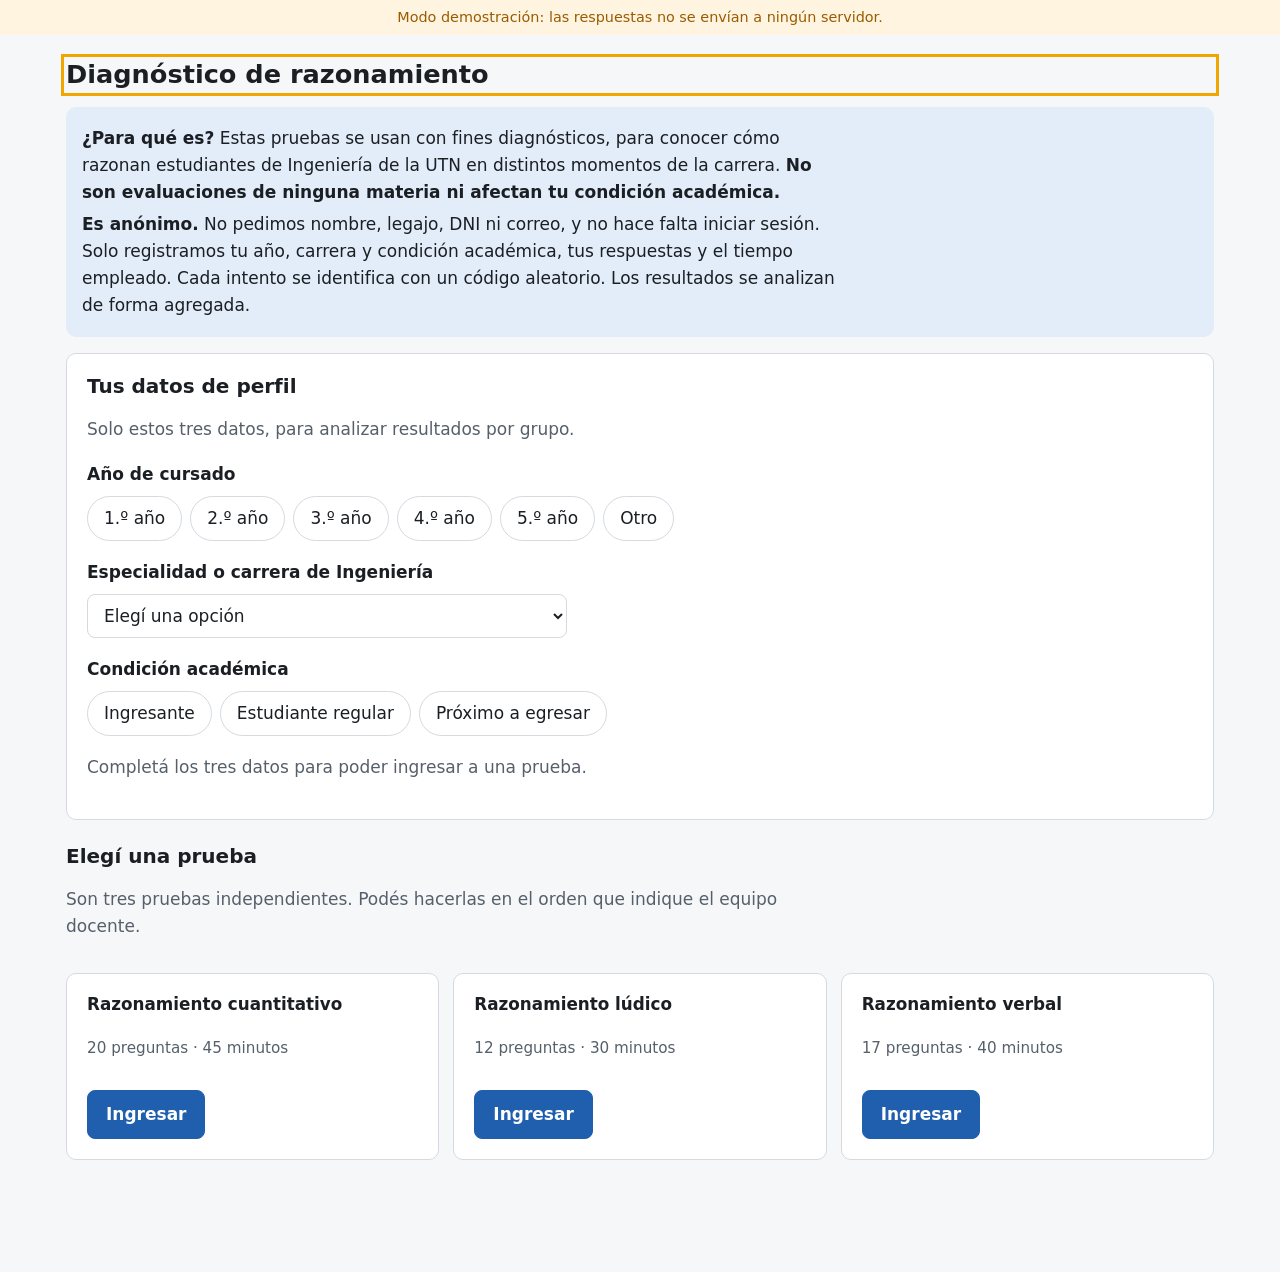
==== index.html @ e18919e6 "App de diagnóstico de razonamiento (ADM Test C) para Ingeniería UTN - App del estudiante (web/): per" ====
<!doctype html>
<html lang="es-AR">
<head>
  <meta charset="utf-8">
  <meta name="viewport" content="width=device-width, initial-scale=1">
  <!-- URL del despliegue de Apps Script, solo si la app se aloja fuera de Apps Script.
       Vacío + abierto localmente = modo demostración (no envía nada). -->
  <meta name="adm-endpoint" content="">
  <title>Diagnóstico de razonamiento · UTN</title>
  <link rel="stylesheet" href="styles.css">
</head>
<body>
  <a class="skip-link" href="#app">Saltar al contenido</a>
  <div id="demo-banner" class="demo-banner" hidden>
    Modo demostración: las respuestas no se envían a ningún servidor.
  </div>
  <main id="app" tabindex="-1">
    <p class="loading">Cargando…</p>
    <noscript>Esta aplicación necesita JavaScript habilitado.</noscript>
  </main>
  <div id="sr-live" class="sr-only" aria-live="polite" aria-atomic="true"></div>
  <div id="sr-alert" class="sr-only" role="alert" aria-atomic="true"></div>

  <dialog id="dlg" aria-labelledby="dlg-title" aria-describedby="dlg-body">
    <h2 id="dlg-title"></h2>
    <div id="dlg-body"></div>
    <div class="dlg-actions" id="dlg-actions"></div>
  </dialog>

  <script src="items.js"></script>
  <script src="app.js"></script>
</body>
</html>
---- styles.css ----
:root {
  --bg: #f6f7f9;
  --surface: #ffffff;
  --surface-2: #eef1f5;
  --text: #1b1f24;
  --muted: #56606b;
  --border: #d5dae1;
  --accent: #1f5fae;
  --accent-contrast: #ffffff;
  --accent-soft: #e3edf9;
  --ok: #1d7a46;
  --warn: #9a5b00;
  --warn-soft: #fff4e0;
  --danger: #b3261e;
  --danger-soft: #fdecea;
  --focus: #f0a500;
  --radius: 10px;
  --read-width: 70ch;
  color-scheme: light;
}
@media (prefers-color-scheme: dark) {
  :root {
    --bg: #111418;
    --surface: #1a1f25;
    --surface-2: #232a32;
    --text: #e7eaee;
    --muted: #a3adb8;
    --border: #36404b;
    --accent: #7fb0f0;
    --accent-contrast: #0c1726;
    --accent-soft: #1d2d42;
    --ok: #6fd39b;
    --warn: #f3b760;
    --warn-soft: #3a2b12;
    --danger: #ff8a80;
    --danger-soft: #3d1c1a;
    color-scheme: dark;
  }
}

* { box-sizing: border-box; }
html { -webkit-text-size-adjust: 100%; }
body {
  margin: 0;
  background: var(--bg);
  color: var(--text);
  font: 17px/1.6 system-ui, -apple-system, "Segoe UI", Roboto, "Helvetica Neue", Arial, sans-serif;
}
main { max-width: 1180px; margin: 0 auto; padding: 16px 16px 96px; outline: none; }
h1, h2, h3 { line-height: 1.25; }
h1 { font-size: 1.6rem; margin: .5rem 0 1rem; }
h2 { font-size: 1.25rem; margin: 1.5rem 0 .75rem; }
h3 { font-size: 1.05rem; margin: 1rem 0 .5rem; }
p, li { max-width: var(--read-width); }
a { color: var(--accent); }
.muted { color: var(--muted); }
.loading { color: var(--muted); }

:focus-visible { outline: 3px solid var(--focus); outline-offset: 2px; }

.sr-only {
  position: absolute !important; width: 1px; height: 1px; padding: 0; margin: -1px;
  overflow: hidden; clip: rect(0 0 0 0); white-space: nowrap; border: 0;
}
.skip-link { position: absolute; left: 8px; top: -48px; background: var(--surface); padding: 8px 12px; z-index: 50; border-radius: 6px; }
.skip-link:focus { top: 8px; }
.demo-banner { background: var(--warn-soft); color: var(--warn); text-align: center; padding: 6px 12px; font-size: .9rem; }

/* ---------- Tarjetas y formularios ---------- */
.card {
  background: var(--surface); border: 1px solid var(--border); border-radius: var(--radius);
  padding: 20px; margin: 16px 0;
}
.notice { background: var(--accent-soft); border-radius: var(--radius); padding: 14px 16px; margin: 16px 0; }
.notice.warn { background: var(--warn-soft); color: var(--text); border-left: 4px solid var(--warn); }
.notice.danger { background: var(--danger-soft); border-left: 4px solid var(--danger); }
.notice p { margin: .25rem 0; }

fieldset { border: 0; padding: 0; margin: 0 0 18px; min-width: 0; }
legend { font-weight: 600; margin-bottom: 8px; padding: 0; }
.choice-row { display: flex; flex-wrap: wrap; gap: 8px; }
.chip { position: relative; }
.chip input { position: absolute; opacity: 0; inset: 0; margin: 0; cursor: pointer; }
.chip span {
  display: inline-block; padding: 8px 16px; border: 1px solid var(--border); border-radius: 999px;
  background: var(--surface); cursor: pointer; user-select: none;
}
.chip input:checked + span { background: var(--accent); color: var(--accent-contrast); border-color: var(--accent); }
.chip input:focus-visible + span { outline: 3px solid var(--focus); outline-offset: 2px; }
select {
  font: inherit; color: var(--text); background: var(--surface); border: 1px solid var(--border);
  border-radius: 8px; padding: 10px 12px; width: 100%; max-width: 480px;
}

.btn {
  font: inherit; font-weight: 600; cursor: pointer; border-radius: 8px; padding: 10px 18px;
  border: 1px solid var(--accent); background: var(--accent); color: var(--accent-contrast);
  min-height: 44px; display: inline-flex; align-items: center; gap: 6px; text-decoration: none;
}
.btn.secondary { background: transparent; color: var(--accent); }
.btn.ghost { background: transparent; border-color: transparent; color: var(--accent); padding-inline: 8px; }
.btn.danger { background: var(--danger); border-color: var(--danger); color: #fff; }
.btn[disabled] { opacity: .5; cursor: not-allowed; }
.actions { display: flex; flex-wrap: wrap; gap: 10px; margin-top: 16px; align-items: center; }

.tests { display: grid; gap: 14px; grid-template-columns: repeat(auto-fit, minmax(260px, 1fr)); }
.test-card { display: flex; flex-direction: column; gap: 6px; }
.test-card h3 { margin: 0; }
.test-card .meta { color: var(--muted); font-size: .95rem; }
.test-card .actions { margin-top: auto; padding-top: 8px; }
.badge { display: inline-block; font-size: .8rem; padding: 2px 8px; border-radius: 999px; background: var(--surface-2); color: var(--muted); }
.badge.warn { background: var(--warn-soft); color: var(--warn); }

dl.facts { display: grid; grid-template-columns: max-content 1fr; gap: 4px 16px; margin: 0; }
dl.facts dt { color: var(--muted); }
dl.facts dd { margin: 0; font-weight: 600; }

/* ---------- Barra de la prueba ---------- */
.test-bar {
  position: sticky; top: 0; z-index: 10; background: var(--surface); border-bottom: 1px solid var(--border);
  margin: -16px -16px 16px; padding: 10px 16px; display: flex; flex-wrap: wrap; gap: 8px 16px; align-items: center;
}
.test-bar .title { font-weight: 700; margin-right: auto; }
.timer {
  font-variant-numeric: tabular-nums; font-weight: 700; font-size: 1.15rem; padding: 4px 12px;
  border-radius: 8px; background: var(--surface-2);
}
.timer.warn { background: var(--warn-soft); color: var(--warn); }
.timer.danger { background: var(--danger-soft); color: var(--danger); }
.progress { color: var(--muted); font-size: .95rem; }

/* ---------- Layout pregunta + material ---------- */
.test-layout { display: grid; gap: 20px; }
.test-layout.with-material { grid-template-columns: minmax(0, 1fr); }
@media (min-width: 960px) {
  .test-layout.with-material { grid-template-columns: minmax(0, 1fr) minmax(0, 1.1fr); align-items: start; }
  .material { position: sticky; top: 76px; max-height: calc(100vh - 96px); overflow: auto; }
  .material-toggle { display: none !important; }
  .material .material-body[hidden] { display: block !important; }
}
.material {
  background: var(--surface); border: 1px solid var(--border); border-radius: var(--radius); padding: 16px 20px;
}
.material h2 { margin: 0 0 .5rem; font-size: 1.05rem; }
.material-head { display: flex; justify-content: space-between; align-items: center; gap: 8px; }
.material-body { font-size: 1rem; line-height: 1.7; }
.material-body p { text-indent: 0; }
.material-body strong { background: var(--accent-soft); padding: 0 2px; border-radius: 3px; }
ul.rules { padding-left: 1.2em; }
ul.rules li { margin: .3rem 0; }
@media (max-width: 959px) {
  .material-body { max-height: 55vh; overflow: auto; }
}

.question { background: var(--surface); border: 1px solid var(--border); border-radius: var(--radius); padding: 20px; }
.part-head { font-size: .95rem; margin-bottom: 12px; }
.part-head summary { cursor: pointer; font-weight: 600; color: var(--accent); }
.part-head .consigna { color: var(--muted); margin: .5rem 0 0; }
.q-number { font-size: 1.1rem; font-weight: 700; margin: 0 0 10px; }
.stem { margin-bottom: 16px; }
.stem p { margin: .5rem 0; }
.common { text-align: center; margin: 8px 0 14px; }
table.quantities { width: 100%; border-collapse: collapse; margin: 6px 0 18px; table-layout: fixed; }
table.quantities th, table.quantities td { border: 1px solid var(--border); padding: 10px 12px; text-align: center; vertical-align: middle; }
table.quantities th { background: var(--surface-2); }
blockquote.stimulus { margin: 0 0 14px; padding: 10px 16px; border-left: 4px solid var(--accent); background: var(--surface-2); border-radius: 0 8px 8px 0; }
blockquote.stimulus p { margin: .4rem 0; }
ol.roman { list-style: upper-roman; padding-left: 2.4em; }
ol.roman li { margin: .3rem 0; }

.options { display: grid; gap: 8px; }
.option {
  display: grid; grid-template-columns: auto auto 1fr; gap: 10px; align-items: center;
  border: 1px solid var(--border); border-radius: 8px; padding: 10px 14px; cursor: pointer; background: var(--surface);
}
.option:hover { border-color: var(--accent); }
.option input { width: 20px; height: 20px; margin: 0; accent-color: var(--accent); }
.option .letter { font-weight: 700; min-width: 1.4em; }
.option:has(input:checked) { border-color: var(--accent); background: var(--accent-soft); box-shadow: inset 0 0 0 1px var(--accent); }
.q-nav { display: grid; grid-template-columns: auto 1fr auto; gap: 10px; align-items: center; margin-top: 18px; }
.q-nav [data-accion=limpiar] { justify-self: center; }
@media (max-width: 480px) {
  .q-nav { grid-template-columns: 1fr 1fr; }
  .q-nav [data-accion=sig] { grid-column: 2; grid-row: 1; justify-content: center; }
  .q-nav [data-accion=ant] { justify-content: center; }
  .q-nav [data-accion=limpiar] { grid-column: 1 / -1; }
}

.grid-nav { margin-top: 20px; }
.grid-nav ol { list-style: none; padding: 0; margin: 0; display: flex; flex-wrap: wrap; gap: 6px; }
.grid-nav button {
  font: inherit; min-width: 44px; min-height: 44px; border-radius: 8px; cursor: pointer;
  border: 1px solid var(--border); background: var(--surface); color: var(--text);
}
.grid-nav button.answered { background: var(--accent-soft); border-color: var(--accent); }
.grid-nav button[aria-current="step"] { outline: 2px solid var(--accent); outline-offset: 1px; font-weight: 700; }
.legend-keys { display: flex; gap: 14px; font-size: .85rem; color: var(--muted); margin-top: 8px; flex-wrap: wrap; }
.legend-keys span::before { content: ""; display: inline-block; width: 12px; height: 12px; border-radius: 3px; margin-right: 6px; vertical-align: -1px; border: 1px solid var(--border); }
.legend-keys .k-ans::before { background: var(--accent-soft); border-color: var(--accent); }

/* ---------- Revisión ---------- */
table.review { width: 100%; border-collapse: collapse; }
table.review th, table.review td { text-align: left; padding: 8px 10px; border-bottom: 1px solid var(--border); }
table.review td.missing { color: var(--warn); font-weight: 600; }
.review-wrap { overflow-x: auto; }

/* ---------- Matemática ---------- */
.math { font-family: "Cambria Math", "STIX Two Math", "Times New Roman", serif; font-size: 1.12em; white-space: nowrap; }
.math i { font-style: italic; }
.math sup { font-size: .7em; line-height: 0; }
.math-block { text-align: left; }
.math-frac { display: inline-flex; flex-direction: column; vertical-align: middle; text-align: center; margin: 0 .15em; line-height: 1.2; }
.math-frac .num { border-bottom: 1px solid currentColor; padding: 0 .2em; }
.math-frac .den { padding: 0 .2em; }
.math-root { white-space: nowrap; }
.math-root .idx { font-size: .6em; margin-right: -.45em; vertical-align: .9em; line-height: 0; }
.math-root .rad { font-size: 1.1em; }
.math-root .radicand { border-top: 1px solid currentColor; padding: 0 .1em; }

/* ---------- Diálogo ---------- */
dialog {
  border: 1px solid var(--border); border-radius: var(--radius); background: var(--surface); color: var(--text);
  max-width: min(560px, calc(100vw - 32px)); padding: 20px 22px;
}
dialog::backdrop { background: rgba(0, 0, 0, .45); }
dialog h2 { margin-top: 0; }
.dlg-actions { display: flex; flex-wrap: wrap; gap: 10px; justify-content: flex-end; margin-top: 18px; }

@media (max-width: 600px) {
  body { font-size: 16.5px; }
  .card, .question { padding: 16px; }
  .test-bar .title { flex-basis: 100%; }
  table.quantities th, table.quantities td { padding: 8px 6px; }
}
@media (prefers-reduced-motion: reduce) { * { scroll-behavior: auto !important; } }

/* ---------- Código de acceso y resultado ---------- */
.code-input {
  font: inherit; font-size: 1.3rem; letter-spacing: .15em; text-transform: uppercase;
  color: var(--text); background: var(--surface); border: 1px solid var(--border); border-radius: 8px;
  padding: 10px 14px; width: 100%; max-width: 280px;
}
.code-input[aria-invalid="true"] { border-color: var(--danger); }
.form-error { color: var(--danger); font-weight: 600; min-height: 1.6em; margin: .5rem 0 0; }
.result-pct { margin: .25rem 0 .75rem; }
.result-pct .big { display: block; font-size: 2.6rem; font-weight: 800; line-height: 1.1; color: var(--accent); }
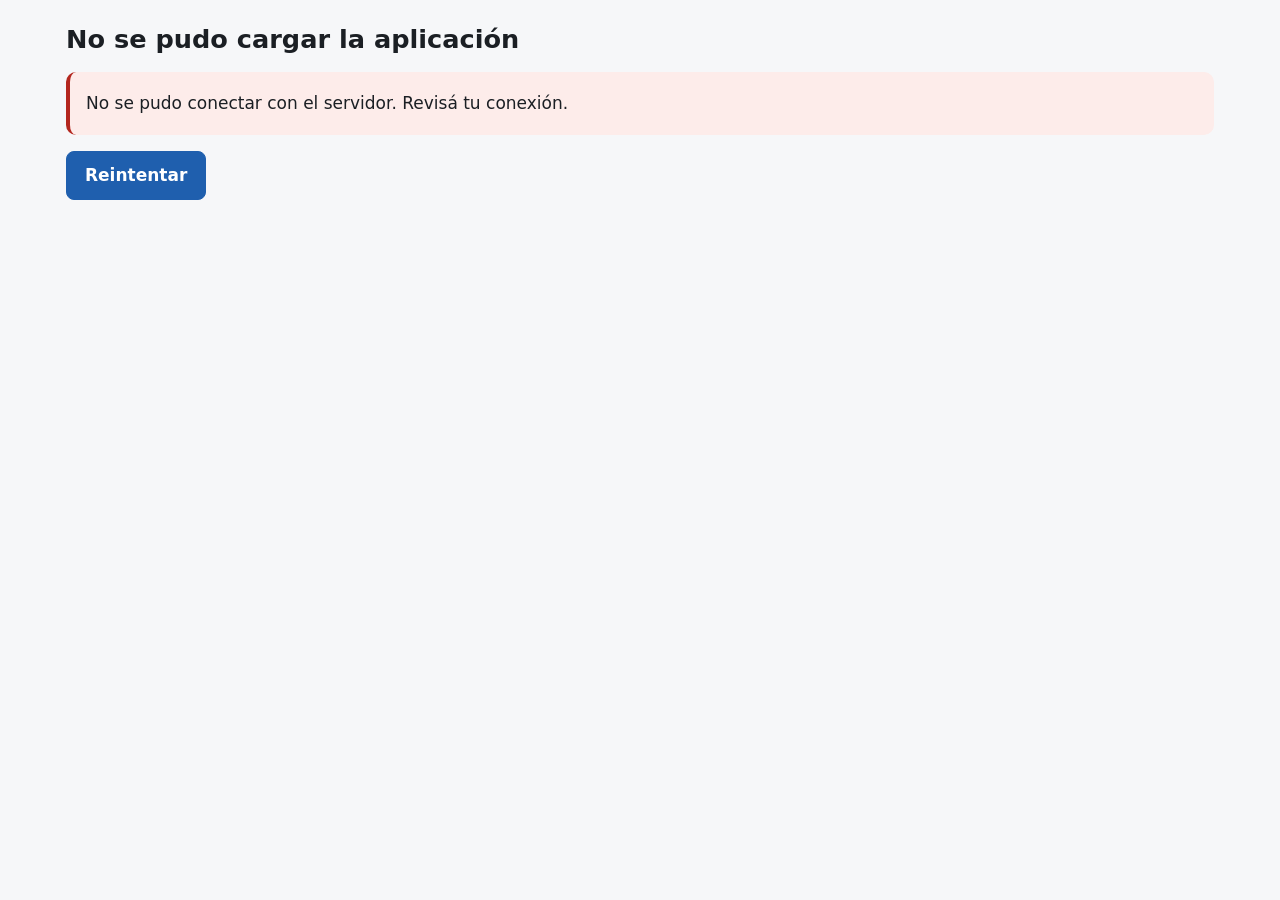
==== commit 487f5816: "Conectar la app de GitHub Pages al web app de Apps Script Co-Authored-By: Claude Opus 5.5 <noreply@a" ====
--- a/index.html
+++ b/index.html
@@ -3,9 +3,9 @@
 <head>
   <meta charset="utf-8">
   <meta name="viewport" content="width=device-width, initial-scale=1">
-  <!-- URL del despliegue de Apps Script, solo si la app se aloja fuera de Apps Script.
-       Vacío + abierto localmente = modo demostración (no envía nada). -->
-  <meta name="adm-endpoint" content="">
+  <!-- URL del web app de Apps Script (/exec). Vacío = modo demostración (no envía nada).
+       Al empaquetar para Apps Script (tools/build.mjs) se vacía: allí se usa google.script.run. -->
+  <meta name="adm-endpoint" content="https://script.google.com/macros/s/AKfycbxphro7fCM4X6hc3OILZ6rqdETnppSdbJthvHeFShtG07scTrv3sZAgCCoYEf8JAbkT/exec">
   <title>Diagnóstico de razonamiento · UTN</title>
   <link rel="stylesheet" href="styles.css">
 </head>
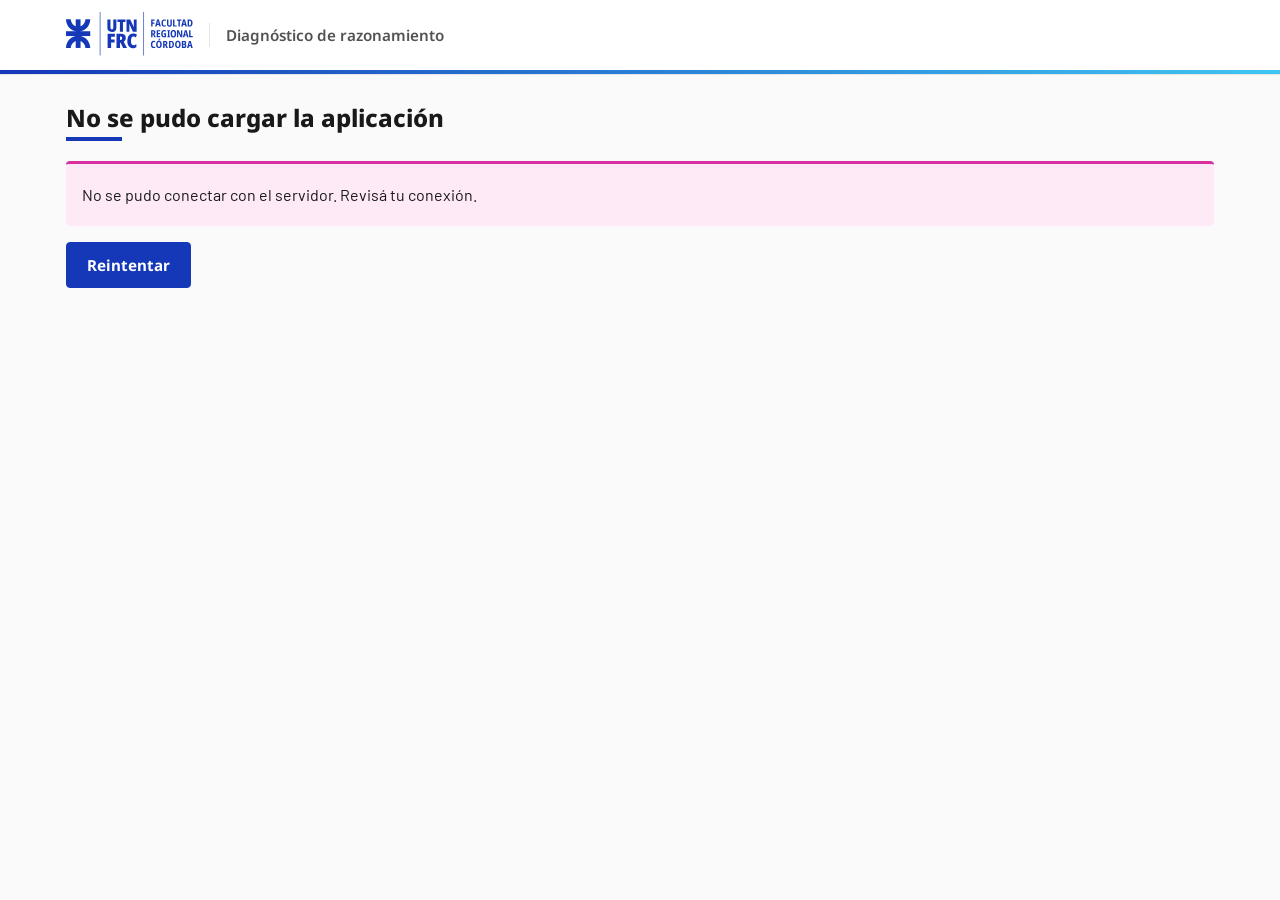
==== commit a2264c07: "Adaptar la interfaz a la identidad visual UTN FRC - Logo oficial (versiones extendida y reducida, az" ====
--- a/index.html
+++ b/index.html
@@ -6,11 +6,30 @@
   <!-- URL del web app de Apps Script (/exec). Vacío = modo demostración (no envía nada).
        Al empaquetar para Apps Script (tools/build.mjs) se vacía: allí se usa google.script.run. -->
   <meta name="adm-endpoint" content="https://script.google.com/macros/s/AKfycbxphro7fCM4X6hc3OILZ6rqdETnppSdbJthvHeFShtG07scTrv3sZAgCCoYEf8JAbkT/exec">
-  <title>Diagnóstico de razonamiento · UTN</title>
+  <title>Diagnóstico de razonamiento · UTN FRC</title>
+  <link rel="preconnect" href="https://fonts.googleapis.com">
+  <link rel="preconnect" href="https://fonts.gstatic.com" crossorigin>
+  <link rel="stylesheet" href="https://fonts.googleapis.com/css2?family=Barlow:ital,wght@0,400;0,500;0,600;0,700;1,400&family=JetBrains+Mono:wght@500;700&family=Noto+Sans:wght@600;700;800&display=swap">
   <link rel="stylesheet" href="styles.css">
 </head>
 <body>
   <a class="skip-link" href="#app">Saltar al contenido</a>
+  <header class="site-header">
+    <div class="site-header-inner">
+      <span class="brand">
+        <picture class="logo-extendido">
+          <source srcset="assets/logo-utn-frc-blanco.svg" media="(prefers-color-scheme: dark)">
+          <img src="assets/logo-utn-frc.svg" alt="UTN · Facultad Regional Córdoba" width="127" height="46">
+        </picture>
+        <picture class="logo-reducido">
+          <source srcset="assets/logo-utn-frc-reducido-blanco.svg" media="(prefers-color-scheme: dark)">
+          <img src="assets/logo-utn-frc-reducido.svg" alt="UTN · Facultad Regional Córdoba" width="59" height="38">
+        </picture>
+      </span>
+      <span class="site-title">Diagnóstico de razonamiento</span>
+    </div>
+    <div class="brand-gradient" aria-hidden="true"></div>
+  </header>
   <div id="demo-banner" class="demo-banner" hidden>
     Modo demostración: las respuestas no se envían a ningún servidor.
   </div>
--- a/styles.css
+++ b/styles.css
@@ -1,39 +1,77 @@
+/*
+ * Estilos alineados al Manual de Identidad Visual UTN FRC (versión reducida, mayo 2026).
+ * Paleta: Azul UTN FRC #1538B8 (oscuro #0B2986, claro #D9E5F4), Celeste Asento #40C5F2
+ * (oscuro #0A3F60, claro #E2F6F9), neutros #191919 / #E5E5E5 / #FAFAFA y complementarios
+ * Naranja Energía #FF8E2C, Magenta Visión #D830A0, Verde Vital #6FA958.
+ * Tipografías: Barlow (textos), Noto Sans (títulos y textos cortos destacados),
+ * JetBrains Mono (información tabulada: temporizador y códigos).
+ * Los valores marcados "derivado" no están en el manual: se eligieron para cumplir contraste AA.
+ */
 :root {
-  --bg: #f6f7f9;
-  --surface: #ffffff;
-  --surface-2: #eef1f5;
-  --text: #1b1f24;
-  --muted: #56606b;
-  --border: #d5dae1;
-  --accent: #1f5fae;
-  --accent-contrast: #ffffff;
-  --accent-soft: #e3edf9;
-  --ok: #1d7a46;
-  --warn: #9a5b00;
-  --warn-soft: #fff4e0;
-  --danger: #b3261e;
-  --danger-soft: #fdecea;
-  --focus: #f0a500;
-  --radius: 10px;
-  --read-width: 70ch;
+  --utn-azul: #1538B8;
+  --utn-azul-oscuro: #0B2986;
+  --utn-azul-claro: #D9E5F4;
+  --utn-celeste: #40C5F2;
+  --utn-celeste-oscuro: #0A3F60;
+  --utn-celeste-claro: #E2F6F9;
+  --utn-negro: #191919;
+  --utn-gris: #E5E5E5;
+  --utn-gris-claro: #FAFAFA;
+  --utn-naranja: #FF8E2C;
+  --utn-magenta: #D830A0;
+
+  --bg: var(--utn-gris-claro);
+  --surface: #FFFFFF;
+  --surface-2: var(--utn-azul-claro);
+  --text: var(--utn-negro);
+  --muted: #525252;              /* derivado: gris de texto secundario, 7.5:1 */
+  --border: var(--utn-gris);     /* líneas y bordes (manual) */
+  --border-control: #6D7FCB;     /* derivado del azul: bordes de controles, 3.8:1 */
+  --accent: var(--utn-azul);
+  --accent-strong: var(--utn-azul-oscuro);
+  --accent-contrast: #FFFFFF;
+  --accent-soft: var(--utn-azul-claro);
+  --info-soft: var(--utn-celeste-claro);
+  --info-ink: var(--utn-celeste-oscuro);
+  --warn: var(--utn-naranja);
+  --warn-soft: #FFF1E3;          /* derivado del naranja */
+  --warn-ink: var(--utn-negro);
+  --danger: #9B1E72;             /* derivado del magenta para texto, 7.4:1 */
+  --danger-soft: #FDEAF6;        /* derivado del magenta */
+  --danger-line: var(--utn-magenta);
+  --focus: var(--utn-azul-oscuro);
+  --header-bg: #FFFFFF;
+  --gradient: linear-gradient(90deg, var(--utn-azul) 0%, var(--utn-celeste) 100%);
+
+  --font-text: "Barlow", system-ui, -apple-system, "Segoe UI", Roboto, Arial, sans-serif;
+  --font-title: "Noto Sans", "Barlow", system-ui, sans-serif;
+  --font-mono: "JetBrains Mono", ui-monospace, "SF Mono", Menlo, Consolas, monospace;
+  --radius: 4px;
+  --radius-sm: 3px;
+  --read-width: 72ch;
   color-scheme: light;
 }
 @media (prefers-color-scheme: dark) {
   :root {
-    --bg: #111418;
-    --surface: #1a1f25;
-    --surface-2: #232a32;
-    --text: #e7eaee;
-    --muted: #a3adb8;
-    --border: #36404b;
-    --accent: #7fb0f0;
-    --accent-contrast: #0c1726;
-    --accent-soft: #1d2d42;
-    --ok: #6fd39b;
-    --warn: #f3b760;
-    --warn-soft: #3a2b12;
-    --danger: #ff8a80;
-    --danger-soft: #3d1c1a;
+    --bg: var(--utn-negro);
+    --surface: #202326;          /* derivado */
+    --surface-2: var(--utn-celeste-oscuro);
+    --text: var(--utn-gris-claro);
+    --muted: #B8B8B8;            /* derivado */
+    --border: #3A3F45;           /* derivado */
+    --border-control: #7F8A99;   /* derivado */
+    --accent: var(--utn-celeste);
+    --accent-strong: #7FD8F6;    /* derivado */
+    --accent-contrast: var(--utn-negro);
+    --accent-soft: var(--utn-celeste-oscuro);
+    --info-soft: #12303F;        /* derivado */
+    --info-ink: var(--utn-celeste-claro);
+    --warn-soft: #3A2A17;        /* derivado */
+    --warn-ink: #FFD2A8;         /* derivado */
+    --danger: #E07BC4;           /* derivado */
+    --danger-soft: #3D1A30;      /* derivado */
+    --focus: var(--utn-celeste);
+    --header-bg: #202326;
     color-scheme: dark;
   }
 }
@@ -44,15 +82,18 @@
   margin: 0;
   background: var(--bg);
   color: var(--text);
-  font: 17px/1.6 system-ui, -apple-system, "Segoe UI", Roboto, "Helvetica Neue", Arial, sans-serif;
+  font: 400 16px/1.6 var(--font-text);
 }
 main { max-width: 1180px; margin: 0 auto; padding: 16px 16px 96px; outline: none; }
-h1, h2, h3 { line-height: 1.25; }
-h1 { font-size: 1.6rem; margin: .5rem 0 1rem; }
-h2 { font-size: 1.25rem; margin: 1.5rem 0 .75rem; }
-h3 { font-size: 1.05rem; margin: 1rem 0 .5rem; }
+h1, h2, h3, legend, .q-number, .test-bar .title { font-family: var(--font-title); line-height: 1.25; }
+h1 { font-size: 1.5rem; font-weight: 800; margin: .75rem 0 1.25rem; padding-bottom: .5rem; position: relative; }
+/* Subrayado corto en azul, como los encabezados de sección del manual. */
+h1::after { content: ""; position: absolute; left: 0; bottom: 0; width: 56px; height: 4px; background: var(--accent); }
+h2 { font-size: 1.15rem; font-weight: 700; margin: 1.5rem 0 .75rem; }
+h3 { font-size: 1.02rem; font-weight: 700; margin: 1rem 0 .5rem; }
 p, li { max-width: var(--read-width); }
 a { color: var(--accent); }
+strong, b { font-weight: 600; }
 .muted { color: var(--muted); }
 .loading { color: var(--muted); }
 
@@ -62,54 +103,80 @@
   position: absolute !important; width: 1px; height: 1px; padding: 0; margin: -1px;
   overflow: hidden; clip: rect(0 0 0 0); white-space: nowrap; border: 0;
 }
-.skip-link { position: absolute; left: 8px; top: -48px; background: var(--surface); padding: 8px 12px; z-index: 50; border-radius: 6px; }
+.skip-link { position: absolute; left: 8px; top: -48px; background: var(--surface); padding: 8px 12px; z-index: 50; border-radius: var(--radius); }
 .skip-link:focus { top: 8px; }
-.demo-banner { background: var(--warn-soft); color: var(--warn); text-align: center; padding: 6px 12px; font-size: .9rem; }
+.demo-banner { background: var(--warn-soft); color: var(--warn-ink); text-align: center; padding: 6px 12px; font-size: .9rem; border-bottom: 2px solid var(--warn); }
+
+/* ---------- Encabezado institucional ---------- */
+.site-header { background: var(--header-bg); border-bottom: 1px solid var(--border); }
+.site-header-inner {
+  max-width: 1180px; margin: 0 auto; padding: 12px 16px;
+  display: flex; align-items: center; gap: 16px; flex-wrap: wrap;
+}
+.brand { display: block; line-height: 0; }
+.brand img { display: block; height: 46px; width: auto; }
+.brand picture { display: block; }
+.brand .logo-reducido { display: none; }
+.site-title {
+  font-family: var(--font-title); font-weight: 600; font-size: .95rem; color: var(--muted);
+  padding-left: 16px; border-left: 1px solid var(--border);
+}
+.brand-gradient { height: 4px; background: var(--gradient); }
+@media (max-width: 600px) {
+  .brand img { height: 38px; }
+  .brand .logo-extendido { display: none; }
+  .brand .logo-reducido { display: block; }
+  .site-title { font-size: .85rem; padding-left: 12px; }
+}
 
 /* ---------- Tarjetas y formularios ---------- */
 .card {
   background: var(--surface); border: 1px solid var(--border); border-radius: var(--radius);
   padding: 20px; margin: 16px 0;
 }
-.notice { background: var(--accent-soft); border-radius: var(--radius); padding: 14px 16px; margin: 16px 0; }
-.notice.warn { background: var(--warn-soft); color: var(--text); border-left: 4px solid var(--warn); }
-.notice.danger { background: var(--danger-soft); border-left: 4px solid var(--danger); }
+.notice { background: var(--info-soft); color: var(--text); border-radius: var(--radius); padding: 14px 16px; margin: 16px 0; border-top: 3px solid var(--utn-celeste); }
+.notice.warn { background: var(--warn-soft); border-top-color: var(--warn); }
+.notice.danger { background: var(--danger-soft); border-top-color: var(--danger-line); }
 .notice p { margin: .25rem 0; }
 
 fieldset { border: 0; padding: 0; margin: 0 0 18px; min-width: 0; }
-legend { font-weight: 600; margin-bottom: 8px; padding: 0; }
+legend { font-weight: 700; margin-bottom: 8px; padding: 0; font-size: .98rem; }
 .choice-row { display: flex; flex-wrap: wrap; gap: 8px; }
 .chip { position: relative; }
 .chip input { position: absolute; opacity: 0; inset: 0; margin: 0; cursor: pointer; }
 .chip span {
-  display: inline-block; padding: 8px 16px; border: 1px solid var(--border); border-radius: 999px;
-  background: var(--surface); cursor: pointer; user-select: none;
+  display: inline-block; padding: 7px 16px; border: 1px solid var(--border-control); border-radius: var(--radius);
+  background: var(--surface); cursor: pointer; user-select: none; font-weight: 500;
 }
 .chip input:checked + span { background: var(--accent); color: var(--accent-contrast); border-color: var(--accent); }
 .chip input:focus-visible + span { outline: 3px solid var(--focus); outline-offset: 2px; }
 select {
-  font: inherit; color: var(--text); background: var(--surface); border: 1px solid var(--border);
-  border-radius: 8px; padding: 10px 12px; width: 100%; max-width: 480px;
+  font: inherit; color: var(--text); background: var(--surface); border: 1px solid var(--border-control);
+  border-radius: var(--radius); padding: 9px 12px; width: 100%; max-width: 480px;
 }
 
 .btn {
-  font: inherit; font-weight: 600; cursor: pointer; border-radius: 8px; padding: 10px 18px;
+  font: inherit; font-family: var(--font-title); font-weight: 700; font-size: .95rem; cursor: pointer;
+  border-radius: var(--radius); padding: 10px 20px;
   border: 1px solid var(--accent); background: var(--accent); color: var(--accent-contrast);
   min-height: 44px; display: inline-flex; align-items: center; gap: 6px; text-decoration: none;
 }
+.btn:hover:not([disabled]) { background: var(--accent-strong); border-color: var(--accent-strong); }
 .btn.secondary { background: transparent; color: var(--accent); }
+.btn.secondary:hover:not([disabled]) { background: var(--accent-soft); color: var(--accent); }
 .btn.ghost { background: transparent; border-color: transparent; color: var(--accent); padding-inline: 8px; }
-.btn.danger { background: var(--danger); border-color: var(--danger); color: #fff; }
-.btn[disabled] { opacity: .5; cursor: not-allowed; }
+.btn.ghost:hover:not([disabled]) { background: var(--accent-soft); border-color: transparent; }
+.btn[disabled] { opacity: .45; cursor: not-allowed; }
 .actions { display: flex; flex-wrap: wrap; gap: 10px; margin-top: 16px; align-items: center; }
 
-.tests { display: grid; gap: 14px; grid-template-columns: repeat(auto-fit, minmax(260px, 1fr)); }
-.test-card { display: flex; flex-direction: column; gap: 6px; }
-.test-card h3 { margin: 0; }
-.test-card .meta { color: var(--muted); font-size: .95rem; }
-.test-card .actions { margin-top: auto; padding-top: 8px; }
-.badge { display: inline-block; font-size: .8rem; padding: 2px 8px; border-radius: 999px; background: var(--surface-2); color: var(--muted); }
-.badge.warn { background: var(--warn-soft); color: var(--warn); }
+.tests { display: grid; gap: 16px; grid-template-columns: repeat(auto-fit, minmax(260px, 1fr)); }
+.test-card { display: flex; flex-direction: column; gap: 6px; border-top: 4px solid var(--accent); }
+.test-card h3 { margin: 0; font-size: 1.08rem; }
+.test-card .meta { color: var(--muted); font-size: .9rem; margin: 0; font-family: var(--font-mono); }
+.test-card .resumen { margin: .35rem 0 0; }
+.test-card .actions { margin-top: auto; padding-top: 10px; }
+.badge { display: inline-block; font-size: .8rem; padding: 2px 8px; border-radius: var(--radius-sm); background: var(--accent-soft); color: var(--text); }
+.badge.warn { background: var(--warn-soft); color: var(--warn-ink); }
 
 dl.facts { display: grid; grid-template-columns: max-content 1fr; gap: 4px 16px; margin: 0; }
 dl.facts dt { color: var(--muted); }
@@ -118,16 +185,18 @@
 /* ---------- Barra de la prueba ---------- */
 .test-bar {
   position: sticky; top: 0; z-index: 10; background: var(--surface); border-bottom: 1px solid var(--border);
+  box-shadow: 0 2px 0 0 var(--accent);
   margin: -16px -16px 16px; padding: 10px 16px; display: flex; flex-wrap: wrap; gap: 8px 16px; align-items: center;
 }
 .test-bar .title { font-weight: 700; margin-right: auto; }
 .timer {
-  font-variant-numeric: tabular-nums; font-weight: 700; font-size: 1.15rem; padding: 4px 12px;
-  border-radius: 8px; background: var(--surface-2);
-}
-.timer.warn { background: var(--warn-soft); color: var(--warn); }
-.timer.danger { background: var(--danger-soft); color: var(--danger); }
-.progress { color: var(--muted); font-size: .95rem; }
+  font-family: var(--font-mono); font-variant-numeric: tabular-nums; font-weight: 700; font-size: 1.1rem;
+  padding: 4px 12px; border-radius: var(--radius); background: var(--accent-soft); color: var(--text);
+  border: 1px solid transparent;
+}
+.timer.warn { background: var(--warn); color: var(--utn-negro); }
+.timer.danger { background: var(--danger-soft); color: var(--danger); border-color: var(--danger-line); }
+.progress { color: var(--muted); font-size: .92rem; }
 
 /* ---------- Layout pregunta + material ---------- */
 .test-layout { display: grid; gap: 20px; }
@@ -140,12 +209,12 @@
 }
 .material {
   background: var(--surface); border: 1px solid var(--border); border-radius: var(--radius); padding: 16px 20px;
-}
-.material h2 { margin: 0 0 .5rem; font-size: 1.05rem; }
+  border-top: 4px solid var(--utn-celeste);
+}
+.material h2 { margin: 0 0 .5rem; font-size: 1rem; }
 .material-head { display: flex; justify-content: space-between; align-items: center; gap: 8px; }
-.material-body { font-size: 1rem; line-height: 1.7; }
-.material-body p { text-indent: 0; }
-.material-body strong { background: var(--accent-soft); padding: 0 2px; border-radius: 3px; }
+.material-body { line-height: 1.7; }
+.material-body strong { background: var(--accent-soft); padding: 0 2px; border-radius: 2px; }
 ul.rules { padding-left: 1.2em; }
 ul.rules li { margin: .3rem 0; }
 @media (max-width: 959px) {
@@ -153,17 +222,17 @@
 }
 
 .question { background: var(--surface); border: 1px solid var(--border); border-radius: var(--radius); padding: 20px; }
-.part-head { font-size: .95rem; margin-bottom: 12px; }
+.part-head { font-size: .92rem; margin-bottom: 12px; }
 .part-head summary { cursor: pointer; font-weight: 600; color: var(--accent); }
 .part-head .consigna { color: var(--muted); margin: .5rem 0 0; }
-.q-number { font-size: 1.1rem; font-weight: 700; margin: 0 0 10px; }
+.q-number { font-size: 1.05rem; font-weight: 800; margin: 0 0 10px; }
 .stem { margin-bottom: 16px; }
 .stem p { margin: .5rem 0; }
 .common { text-align: center; margin: 8px 0 14px; }
 table.quantities { width: 100%; border-collapse: collapse; margin: 6px 0 18px; table-layout: fixed; }
 table.quantities th, table.quantities td { border: 1px solid var(--border); padding: 10px 12px; text-align: center; vertical-align: middle; }
-table.quantities th { background: var(--surface-2); }
-blockquote.stimulus { margin: 0 0 14px; padding: 10px 16px; border-left: 4px solid var(--accent); background: var(--surface-2); border-radius: 0 8px 8px 0; }
+table.quantities th { background: var(--accent-soft); font-family: var(--font-title); font-size: .92rem; }
+blockquote.stimulus { margin: 0 0 14px; padding: 10px 16px; border-left: 4px solid var(--accent); background: var(--bg); border-radius: 0 var(--radius) var(--radius) 0; }
 blockquote.stimulus p { margin: .4rem 0; }
 ol.roman { list-style: upper-roman; padding-left: 2.4em; }
 ol.roman li { margin: .3rem 0; }
@@ -171,11 +240,11 @@
 .options { display: grid; gap: 8px; }
 .option {
   display: grid; grid-template-columns: auto auto 1fr; gap: 10px; align-items: center;
-  border: 1px solid var(--border); border-radius: 8px; padding: 10px 14px; cursor: pointer; background: var(--surface);
-}
-.option:hover { border-color: var(--accent); }
-.option input { width: 20px; height: 20px; margin: 0; accent-color: var(--accent); }
-.option .letter { font-weight: 700; min-width: 1.4em; }
+  border: 1px solid var(--border); border-radius: var(--radius); padding: 10px 14px; cursor: pointer; background: var(--surface);
+}
+.option:hover { border-color: var(--border-control); }
+.option input { width: 18px; height: 18px; margin: 0; accent-color: var(--accent); }
+.option .letter { font-family: var(--font-title); font-weight: 800; min-width: 1.4em; color: var(--accent); }
 .option:has(input:checked) { border-color: var(--accent); background: var(--accent-soft); box-shadow: inset 0 0 0 1px var(--accent); }
 .q-nav { display: grid; grid-template-columns: auto 1fr auto; gap: 10px; align-items: center; margin-top: 18px; }
 .q-nav [data-accion=limpiar] { justify-self: center; }
@@ -189,19 +258,21 @@
 .grid-nav { margin-top: 20px; }
 .grid-nav ol { list-style: none; padding: 0; margin: 0; display: flex; flex-wrap: wrap; gap: 6px; }
 .grid-nav button {
-  font: inherit; min-width: 44px; min-height: 44px; border-radius: 8px; cursor: pointer;
-  border: 1px solid var(--border); background: var(--surface); color: var(--text);
+  font: inherit; font-family: var(--font-mono); font-size: .9rem; min-width: 44px; min-height: 44px;
+  border-radius: var(--radius); cursor: pointer; border: 1px solid var(--border); background: var(--surface); color: var(--text);
 }
 .grid-nav button.answered { background: var(--accent-soft); border-color: var(--accent); }
 .grid-nav button[aria-current="step"] { outline: 2px solid var(--accent); outline-offset: 1px; font-weight: 700; }
 .legend-keys { display: flex; gap: 14px; font-size: .85rem; color: var(--muted); margin-top: 8px; flex-wrap: wrap; }
-.legend-keys span::before { content: ""; display: inline-block; width: 12px; height: 12px; border-radius: 3px; margin-right: 6px; vertical-align: -1px; border: 1px solid var(--border); }
+.legend-keys span::before { content: ""; display: inline-block; width: 12px; height: 12px; border-radius: 2px; margin-right: 6px; vertical-align: -1px; border: 1px solid var(--border-control); }
 .legend-keys .k-ans::before { background: var(--accent-soft); border-color: var(--accent); }
 
 /* ---------- Revisión ---------- */
 table.review { width: 100%; border-collapse: collapse; }
 table.review th, table.review td { text-align: left; padding: 8px 10px; border-bottom: 1px solid var(--border); }
-table.review td.missing { color: var(--warn); font-weight: 600; }
+table.review th { font-family: var(--font-title); font-size: .9rem; }
+table.review td:first-child { font-family: var(--font-mono); }
+table.review td.missing { color: var(--danger); font-weight: 600; }
 .review-wrap { overflow-x: auto; }
 
 /* ---------- Matemática ---------- */
@@ -219,28 +290,34 @@
 
 /* ---------- Diálogo ---------- */
 dialog {
-  border: 1px solid var(--border); border-radius: var(--radius); background: var(--surface); color: var(--text);
+  border: 1px solid var(--border); border-top: 4px solid var(--accent); border-radius: var(--radius);
+  background: var(--surface); color: var(--text);
   max-width: min(560px, calc(100vw - 32px)); padding: 20px 22px;
 }
-dialog::backdrop { background: rgba(0, 0, 0, .45); }
+dialog::backdrop { background: rgba(11, 41, 134, .45); }
 dialog h2 { margin-top: 0; }
 .dlg-actions { display: flex; flex-wrap: wrap; gap: 10px; justify-content: flex-end; margin-top: 18px; }
 
 @media (max-width: 600px) {
-  body { font-size: 16.5px; }
+  body { font-size: 15.5px; }
   .card, .question { padding: 16px; }
-  .test-bar .title { flex-basis: 100%; }
+  .test-bar { gap: 6px 10px; padding: 8px 16px; }
+  .test-bar .title { flex-basis: 100%; font-size: .95rem; }
+  .test-bar .prog-label { display: none; }
+  .test-bar .btn { min-height: 40px; padding: 6px 12px; margin-left: auto; font-size: .88rem; }
+  .timer { font-size: 1rem; padding: 3px 10px; }
   table.quantities th, table.quantities td { padding: 8px 6px; }
 }
 @media (prefers-reduced-motion: reduce) { * { scroll-behavior: auto !important; } }
 
 /* ---------- Código de acceso y resultado ---------- */
 .code-input {
-  font: inherit; font-size: 1.3rem; letter-spacing: .15em; text-transform: uppercase;
-  color: var(--text); background: var(--surface); border: 1px solid var(--border); border-radius: 8px;
+  font-family: var(--font-mono); font-size: 1.25rem; font-weight: 500; letter-spacing: .15em; text-transform: uppercase;
+  color: var(--text); background: var(--surface); border: 1px solid var(--border-control); border-radius: var(--radius);
   padding: 10px 14px; width: 100%; max-width: 280px;
 }
-.code-input[aria-invalid="true"] { border-color: var(--danger); }
+.code-input[aria-invalid="true"] { border-color: var(--danger-line); }
 .form-error { color: var(--danger); font-weight: 600; min-height: 1.6em; margin: .5rem 0 0; }
+.codigo-intento { font-family: var(--font-mono); letter-spacing: .05em; }
 .result-pct { margin: .25rem 0 .75rem; }
-.result-pct .big { display: block; font-size: 2.6rem; font-weight: 800; line-height: 1.1; color: var(--accent); }
+.result-pct .big { display: block; font-family: var(--font-title); font-size: 2.6rem; font-weight: 800; line-height: 1.1; color: var(--accent); }
